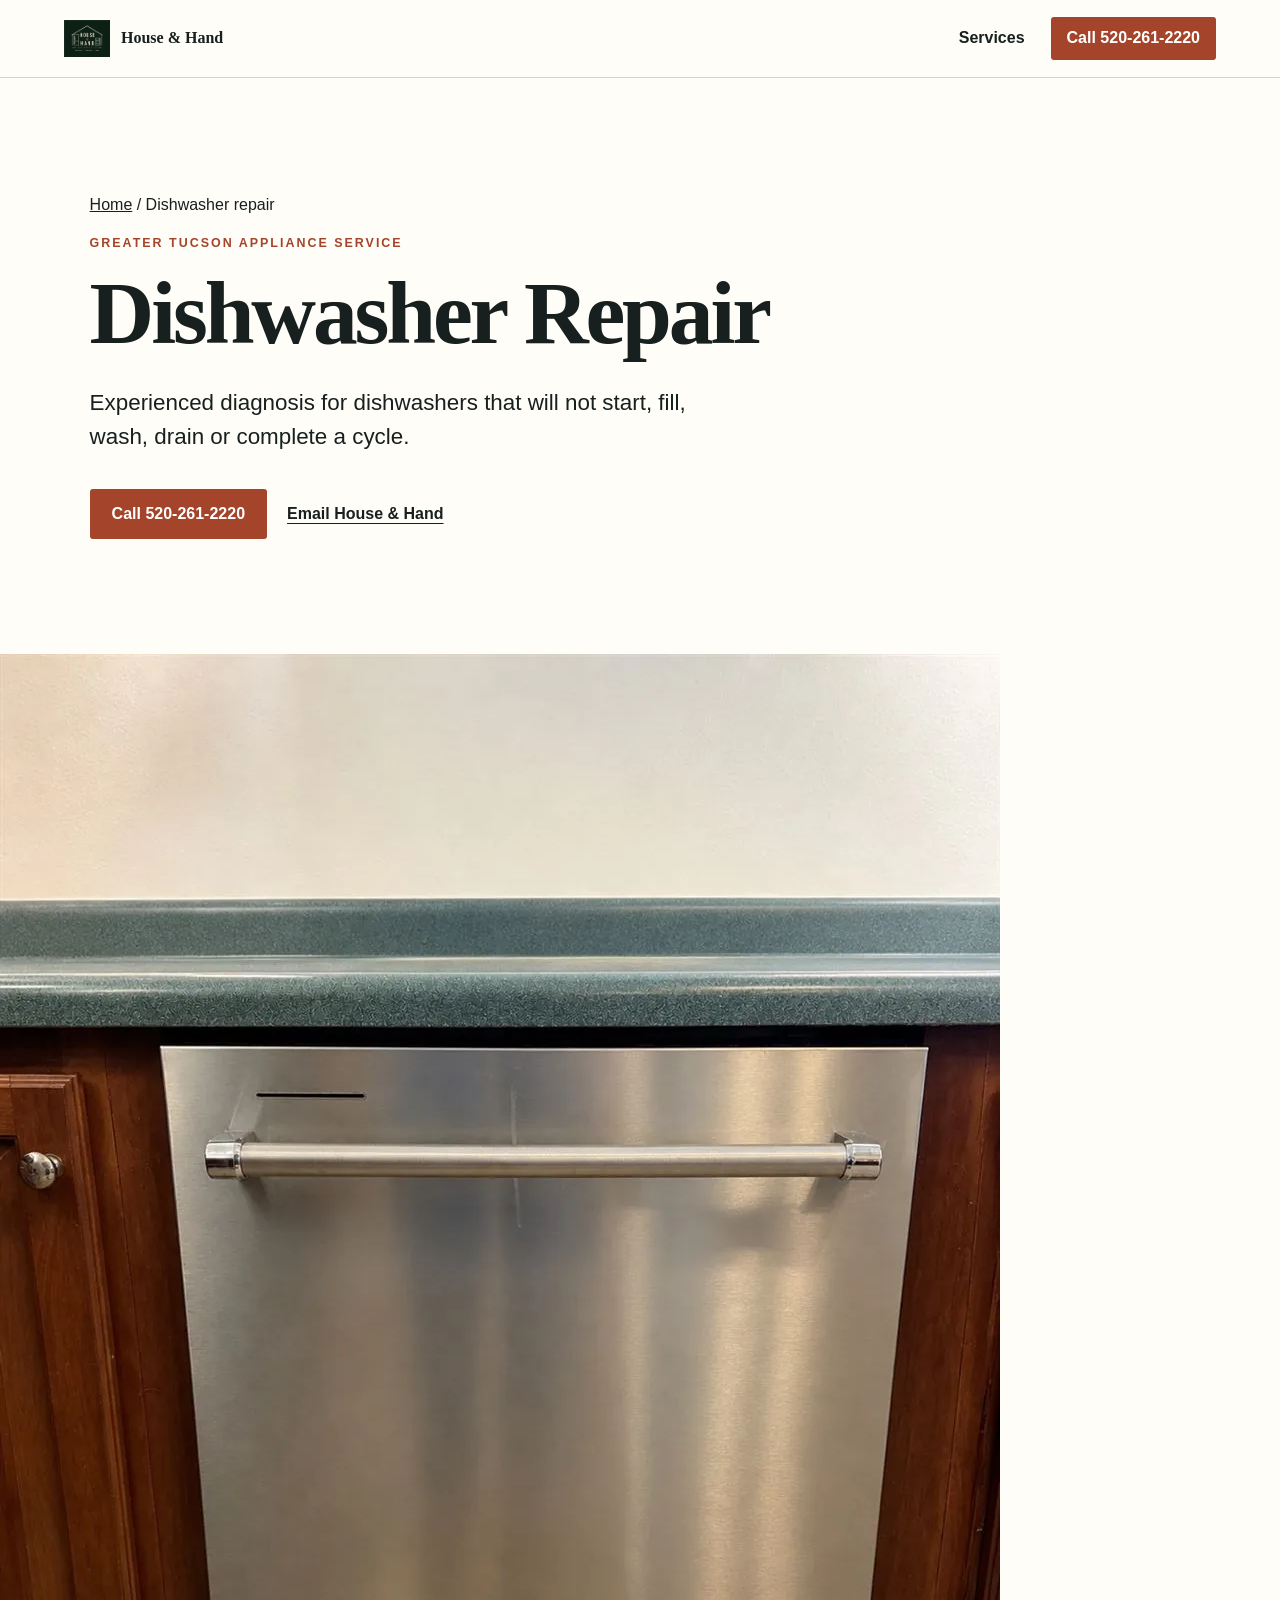
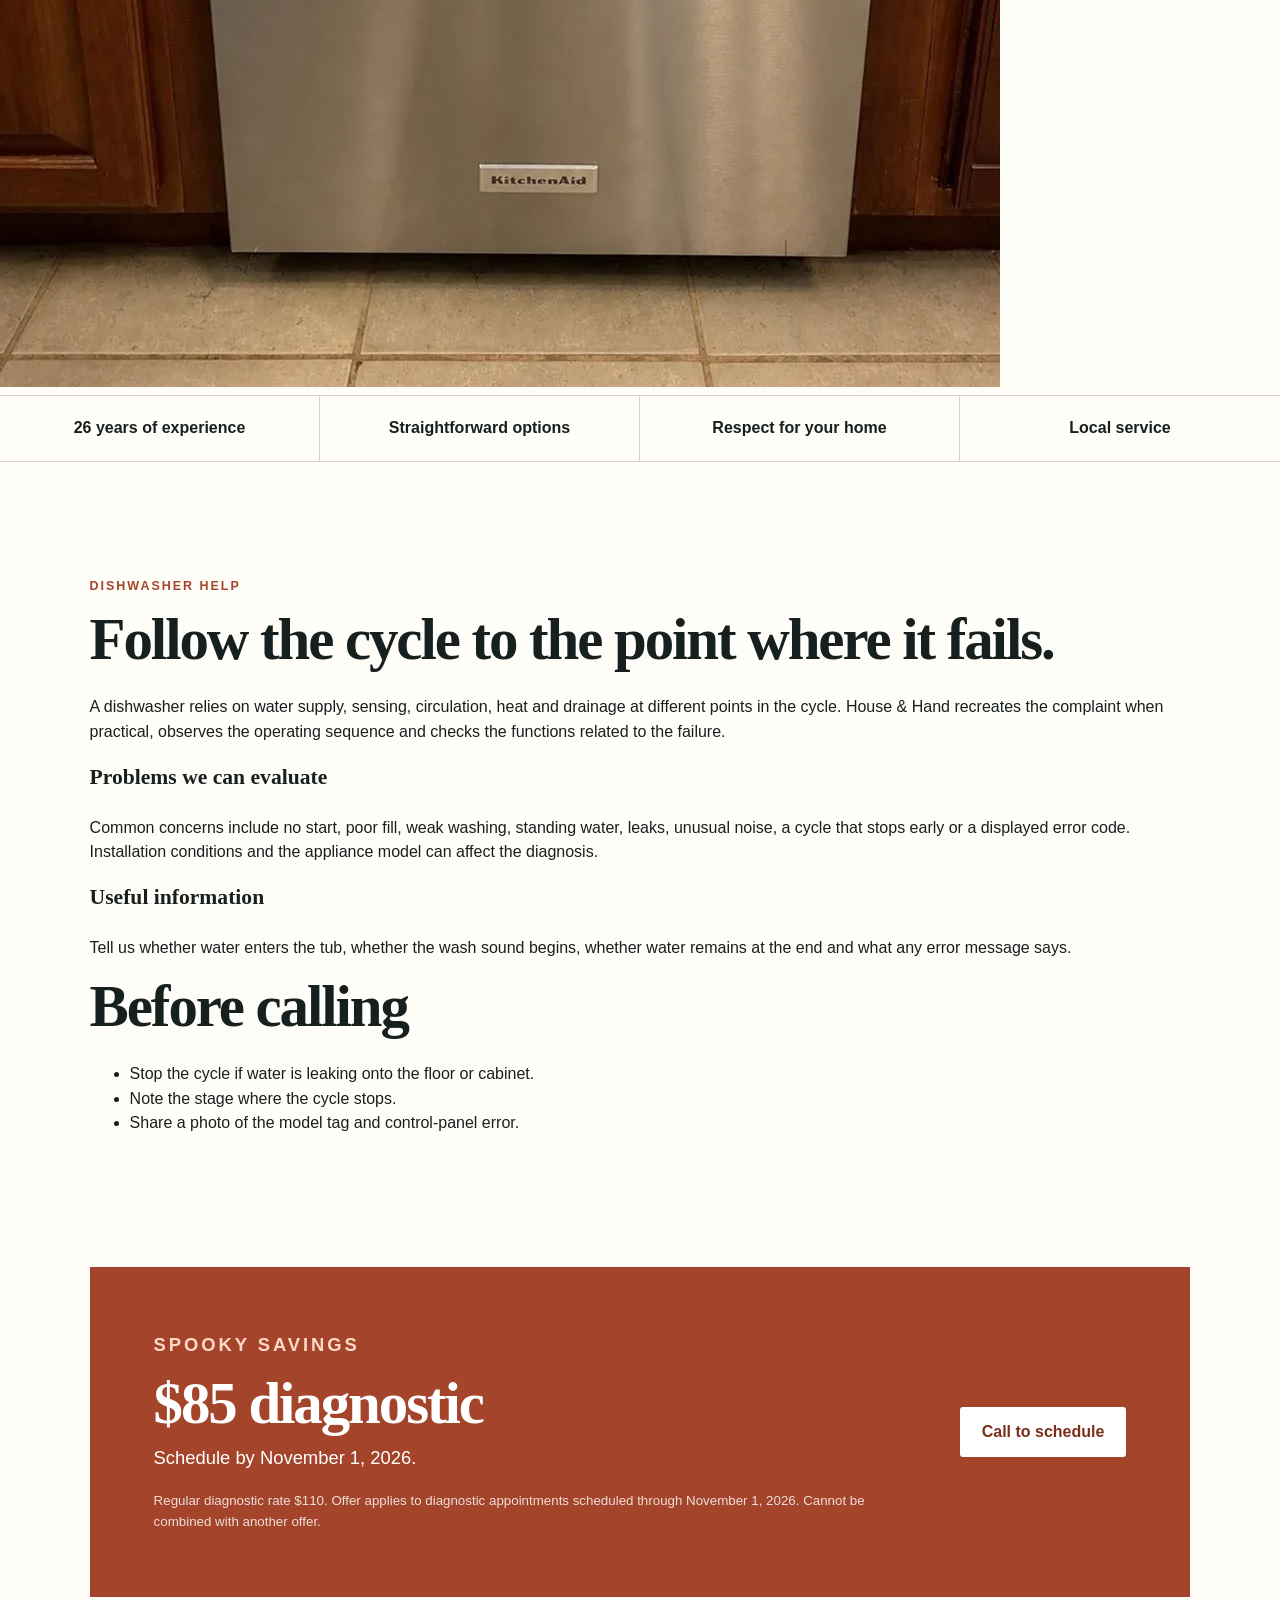
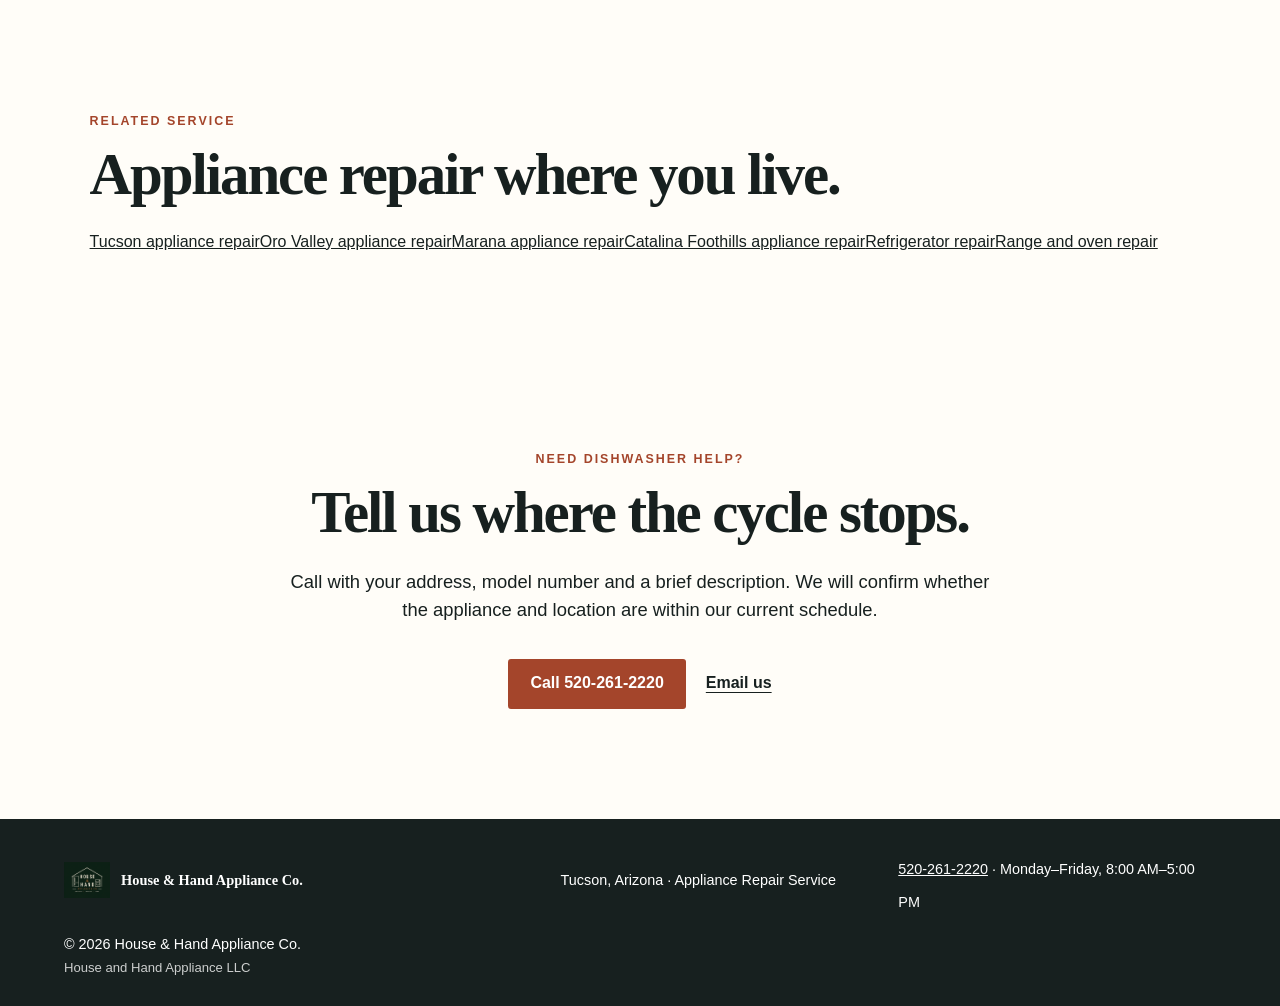
==== services/dishwasher-repair/index.html @ 92990420 "Add dishwasher repair page" ====
<!doctype html>
<html lang="en"><head><meta charset="utf-8"><meta name="viewport" content="width=device-width,initial-scale=1"><title>Dishwasher Repair in Tucson | House &amp; Hand</title><meta name="description" content="Local dishwasher repair for Tucson, Oro Valley, Marana and Catalina Foothills. Call House & Hand Appliance Co. at 520-261-2220."><link rel="canonical" href="https://houseandhand.github.io/house-and-hand-website/services/dishwasher-repair/"><meta property="og:title" content="Dishwasher Repair | House &amp; Hand Appliance Co."><meta property="og:description" content="Experienced dishwasher diagnosis and repair across greater Tucson."><meta property="og:type" content="website"><meta property="og:url" content="https://houseandhand.github.io/house-and-hand-website/services/dishwasher-repair/"><meta property="og:image" content="https://houseandhand.github.io/house-and-hand-website/assets/og.jpg"><link rel="stylesheet" href="../../styles.css"><script type="application/ld+json">{"@context":"https://schema.org","@type":"Service","name":"Dishwasher Repair","serviceType":"Dishwasher repair","url":"https://houseandhand.github.io/house-and-hand-website/services/dishwasher-repair/","areaServed":["Tucson, Arizona","Oro Valley, Arizona","Marana, Arizona","Catalina Foothills, Arizona"],"provider":{"@type":"LocalBusiness","name":"House & Hand Appliance Co.","legalName":"House and Hand Appliance LLC","telephone":"+1-520-261-2220","url":"https://houseandhand.github.io/house-and-hand-website/"}}</script><script src="../../analytics.js" defer></script></head>
<body><main><nav class="nav"><a class="brand" href="../../" aria-label="House &amp; Hand home"><img src="../../assets/house-hand-logo.webp?v=20260923" alt="" width="420" height="336"><span>House &amp; Hand</span></a><a class="nav-link" href="../../#service">Services</a><a class="button button-small" href="tel:+15202612220">Call 520-261-2220</a></nav>
<section class="subpage-hero"><div class="hero-copy"><p class="breadcrumbs"><a href="../../">Home</a> / Dishwasher repair</p><p class="eyebrow">Greater Tucson appliance service</p><h1>Dishwasher Repair</h1><p class="lead">Experienced diagnosis for dishwashers that will not start, fill, wash, drain or complete a cycle.</p><div class="actions"><a class="button" href="tel:+15202612220">Call 520-261-2220</a><a class="text-link" href="mailto:houseandhand520@gmail.com">Email House &amp; Hand</a></div></div><div class="subpage-mark"><img src="../../assets/service/dishwasher.webp" alt="Built-in dishwasher in a home kitchen" width="1000" height="1333" fetchpriority="high"></div></section>
<section class="trust-strip"><span>26 years of experience</span><span>Straightforward options</span><span>Respect for your home</span><span>Local service</span></section>
<section class="section content-grid"><div class="content-copy"><p class="eyebrow">Dishwasher help</p><h2>Follow the cycle to the point where it fails.</h2><p>A dishwasher relies on water supply, sensing, circulation, heat and drainage at different points in the cycle. House &amp; Hand recreates the complaint when practical, observes the operating sequence and checks the functions related to the failure.</p><h3>Problems we can evaluate</h3><p>Common concerns include no start, poor fill, weak washing, standing water, leaks, unusual noise, a cycle that stops early or a displayed error code. Installation conditions and the appliance model can affect the diagnosis.</p><h3>Useful information</h3><p>Tell us whether water enters the tub, whether the wash sound begins, whether water remains at the end and what any error message says.</p></div><aside class="fact-panel"><h2>Before calling</h2><ul><li>Stop the cycle if water is leaking onto the floor or cabinet.</li><li>Note the stage where the cycle stops.</li><li>Share a photo of the model tag and control-panel error.</li></ul></aside></section>
<section class="offer"><div><p class="eyebrow">Spooky savings</p><h2>$85 diagnostic</h2><p>Schedule by November 1, 2026.</p><small>Regular diagnostic rate $110. Offer applies to diagnostic appointments scheduled through November 1, 2026. Cannot be combined with another offer.</small></div><a class="button button-light" href="tel:+15202612220">Call to schedule</a></section>
<section class="section"><p class="eyebrow">Related service</p><h2>Appliance repair where you live.</h2><div class="link-grid"><a href="../../service-areas/tucson-appliance-repair/">Tucson appliance repair</a><a href="../../service-areas/oro-valley-appliance-repair/">Oro Valley appliance repair</a><a href="../../service-areas/marana-appliance-repair/">Marana appliance repair</a><a href="../../service-areas/catalina-foothills-appliance-repair/">Catalina Foothills appliance repair</a><a href="../refrigerator-repair/">Refrigerator repair</a><a href="../range-oven-repair/">Range and oven repair</a></div></section>
<section class="cta"><p class="eyebrow">Need dishwasher help?</p><h2>Tell us where the cycle stops.</h2><p>Call with your address, model number and a brief description. We will confirm whether the appliance and location are within our current schedule.</p><div class="actions actions-center"><a class="button" href="tel:+15202612220">Call 520-261-2220</a><a class="text-link" href="mailto:houseandhand520@gmail.com">Email us</a></div></section>
<footer><div class="brand footer-brand"><img src="../../assets/house-hand-logo.webp?v=20260923" alt="" width="420" height="336" loading="lazy" decoding="async"><span>House &amp; Hand Appliance Co.</span></div><p>Tucson, Arizona · Appliance Repair Service</p><p><a href="tel:+15202612220">520-261-2220</a> · Monday–Friday, 8:00 AM–5:00 PM</p><p>© 2026 House &amp; Hand Appliance Co.<br><span class="legal-name">House and Hand Appliance LLC</span></p></footer></main></body></html>
---- styles.css ----
:root { --ink:#17201f; --cream:#f6f0e5; --paper:#fffdf8; --rust:#a4452b; --rust-dark:#7d2f1d; --sage:#567068; --line:#d9d1c4; }
* { box-sizing:border-box; }
html { scroll-behavior:smooth; }
body { margin:0; background:var(--paper); color:var(--ink); font-family:Arial,Helvetica,sans-serif; line-height:1.55; }
a { color:inherit; }
.nav { min-height:78px; display:flex; align-items:center; gap:26px; padding:12px clamp(20px,5vw,72px); border-bottom:1px solid var(--line); }
.brand { display:flex; align-items:center; gap:11px; text-decoration:none; font-family:Georgia,serif; font-weight:700; margin-right:auto; }
.brand img { width:46px; height:46px; object-fit:contain; }
.nav-link { text-decoration:none; font-weight:700; }
.button { display:inline-flex; align-items:center; justify-content:center; min-height:50px; padding:12px 22px; background:var(--rust); color:white; text-decoration:none; font-weight:700; border-radius:3px; transition:background .2s ease,transform .2s ease; }
.button:hover { background:var(--rust-dark); transform:translateY(-1px); }
.button-small { min-height:42px; padding:9px 16px; }
.hero { min-height:640px; display:grid; grid-template-columns:minmax(0,1.1fr) minmax(320px,.9fr); background:var(--cream); }
.hero-copy { padding:clamp(64px,9vw,128px) clamp(24px,7vw,104px); align-self:center; }
.eyebrow { margin:0 0 14px; color:var(--rust); text-transform:uppercase; letter-spacing:.16em; font-size:.78rem; font-weight:800; }
h1,h2,h3,p { margin-top:0; }
h1,h2 { font-family:Georgia,'Times New Roman',serif; line-height:1.03; letter-spacing:-.035em; }
h1 { font-size:clamp(3.25rem,7vw,6.4rem); margin-bottom:26px; max-width:850px; }
h2 { font-size:clamp(2.4rem,4.6vw,4.6rem); margin-bottom:24px; }
h3 { font-family:Georgia,serif; font-size:1.35rem; }
.lead { font-size:clamp(1.15rem,2vw,1.4rem); max-width:650px; }
.actions { display:flex; gap:20px; align-items:center; flex-wrap:wrap; margin-top:34px; }
.text-link { font-weight:700; text-underline-offset:4px; }
.nav-link,.text-link,footer a { display:inline-flex; align-items:center; min-height:44px; }
.availability { margin:30px 0 0; max-width:620px; color:var(--sage); font-weight:700; }
.hero-mark { background:var(--sage); color:white; display:flex; flex-direction:column; align-items:center; justify-content:center; padding:48px; }
.hero-mark>img { width:min(330px,75%); height:auto; filter:drop-shadow(0 18px 28px rgba(0,0,0,.18)); }
.experience { margin-top:34px; display:flex; align-items:center; gap:14px; border-top:1px solid rgba(255,255,255,.45); padding-top:22px; }
.experience strong { font-family:Georgia,serif; font-size:3.3rem; line-height:1; }
.experience span { max-width:130px; line-height:1.2; }
.trust-strip { display:grid; grid-template-columns:repeat(4,1fr); border-top:1px solid var(--line); border-bottom:1px solid var(--line); }
.trust-strip span { padding:20px; text-align:center; font-weight:700; border-right:1px solid var(--line); }
.trust-strip span:last-child { border-right:0; }
.section { padding:clamp(72px,9vw,130px) clamp(24px,7vw,104px); }
.section-intro { max-width:850px; }
.section-intro>p:last-child,.story-copy { font-size:1.12rem; color:#34413f; }
.appliance-grid { display:grid; grid-template-columns:repeat(3,1fr); margin-top:58px; border-top:1px solid var(--line); border-left:1px solid var(--line); }
.appliance { min-height:310px; position:relative; overflow:hidden; border-right:1px solid var(--line); border-bottom:1px solid var(--line); background:var(--cream); }
.appliance>img { width:100%; height:230px; display:block; object-fit:cover; filter:saturate(.78) contrast(.94); transition:transform .35s ease,filter .35s ease; }
.appliance:hover>img { transform:scale(1.025); filter:saturate(.92) contrast(.98); }
.appliance-label { display:flex; align-items:baseline; gap:18px; padding:22px 24px 25px; background:#fff; }
.appliance span { color:var(--rust); font-size:.8rem; font-weight:800; }
.appliance h3 { margin:0; }
.brands { margin-top:48px; padding:32px 0 0; border-top:1px solid var(--line); text-align:center; }
.brand-list { max-width:980px; margin:18px auto 12px; color:var(--ink); font-family:var(--font-serif); font-size:clamp(1.2rem,2.1vw,1.65rem); line-height:1.8; }
.brand-list i { padding:0 .25em; color:var(--rust); font-style:normal; }
.brand-note { margin:0; color:#5b6765; font-size:.92rem; }
.split { display:grid; grid-template-columns:.9fr 1.1fr; gap:9vw; background:var(--cream); }
.steps { list-style:none; padding:0; margin:0; }
.steps li { display:grid; grid-template-columns:minmax(170px,.55fr) 1fr; gap:24px; padding:24px 0; border-top:1px solid var(--line); }
.steps li:last-child { border-bottom:1px solid var(--line); }
.steps span { color:#44514f; }
.offer { margin:0 clamp(24px,7vw,104px); padding:clamp(36px,5vw,70px); display:flex; justify-content:space-between; align-items:center; gap:40px; background:var(--rust); color:white; }
.offer .eyebrow { color:#ffd8c8; }
.offer h2 { margin-bottom:10px; }
.offer p { font-size:1.15rem; }
.offer small { display:block; max-width:760px; opacity:.82; }
.button-light { background:white; color:var(--rust-dark); flex:0 0 auto; }
.button-light:hover { background:var(--cream); }
.testimonials { background:var(--cream); }
.testimonial-grid { display:grid; grid-template-columns:repeat(3,minmax(0,1fr)); gap:22px; margin-top:50px; }
.testimonial-card { display:flex; flex-direction:column; min-height:310px; margin:0; padding:34px; background:var(--paper); border:1px solid var(--line); border-top:4px solid var(--rust); box-shadow:0 12px 30px rgba(23,32,31,.06); }
.review-stars { color:var(--rust); font-size:1.15rem; letter-spacing:.14em; }
.testimonial-card blockquote { margin:26px 0 30px; }
.testimonial-card blockquote p { margin:0; font-family:Georgia,'Times New Roman',serif; font-size:clamp(1.22rem,1.7vw,1.48rem); line-height:1.42; }
.testimonial-card figcaption { display:flex; flex-direction:column; gap:2px; margin-top:auto; padding-top:20px; border-top:1px solid var(--line); }
.testimonial-card figcaption span { color:var(--sage); font-size:.85rem; font-weight:700; text-transform:uppercase; letter-spacing:.1em; }
.reviews-link { margin:34px 0 0; }
.story { display:grid; grid-template-columns:1fr 1fr; gap:9vw; }
.story-copy p { margin-bottom:24px; }
.cta { text-align:center; max-width:920px; margin:0 auto; padding:80px 24px 110px; }
.cta>p:not(.eyebrow) { font-size:1.15rem; max-width:700px; margin-left:auto; margin-right:auto; }
.actions-center { justify-content:center; }
footer { display:grid; grid-template-columns:1.5fr 1fr 1fr; gap:20px; align-items:center; padding:28px clamp(20px,5vw,72px); background:var(--ink); color:white; font-size:.9rem; }
footer p { margin:0; }
.footer-brand { margin:0; }
.legal-name { opacity:.78; font-size:.82rem; }
@media (max-width:800px) { .nav-link{display:none}.hero{grid-template-columns:1fr}.hero-mark{min-height:420px}.trust-strip{grid-template-columns:1fr 1fr}.trust-strip span:nth-child(2){border-right:0}.appliance-grid{grid-template-columns:1fr 1fr}.split,.story{grid-template-columns:1fr;gap:36px}.offer{align-items:flex-start;flex-direction:column}.testimonial-grid{grid-template-columns:1fr}.testimonial-card{min-height:0}footer{grid-template-columns:1fr;text-align:center}.footer-brand{justify-content:center} }
@media (max-width:520px) { .nav{gap:10px}.brand span{display:none}.button-small{font-size:.9rem}.hero-copy{padding-top:58px;padding-bottom:64px}h1{font-size:3.25rem}.hero-mark{min-height:340px}.trust-strip,.appliance-grid{grid-template-columns:1fr}.trust-strip span{border-right:0}.appliance{min-height:0}.appliance>img{height:220px}.steps li{grid-template-columns:1fr;gap:4px}.offer{margin:0}.testimonial-card{padding:28px} }
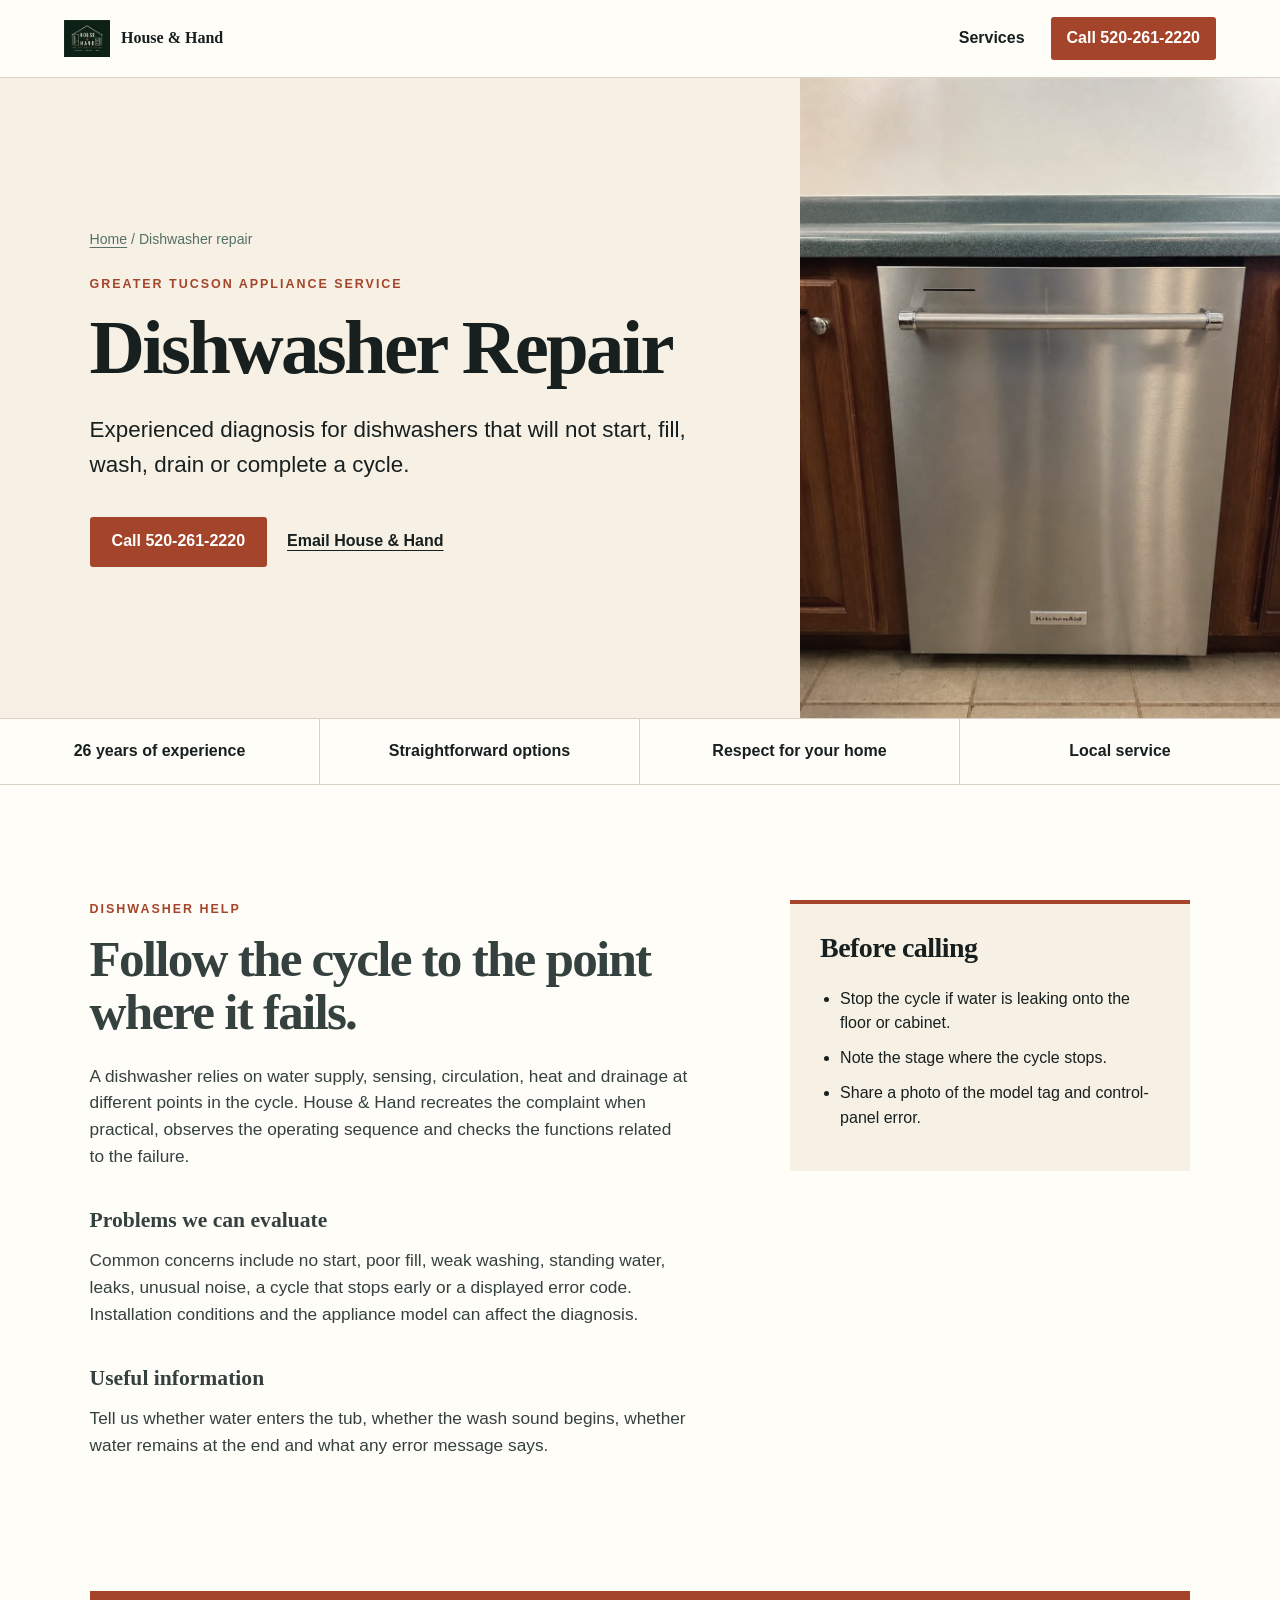
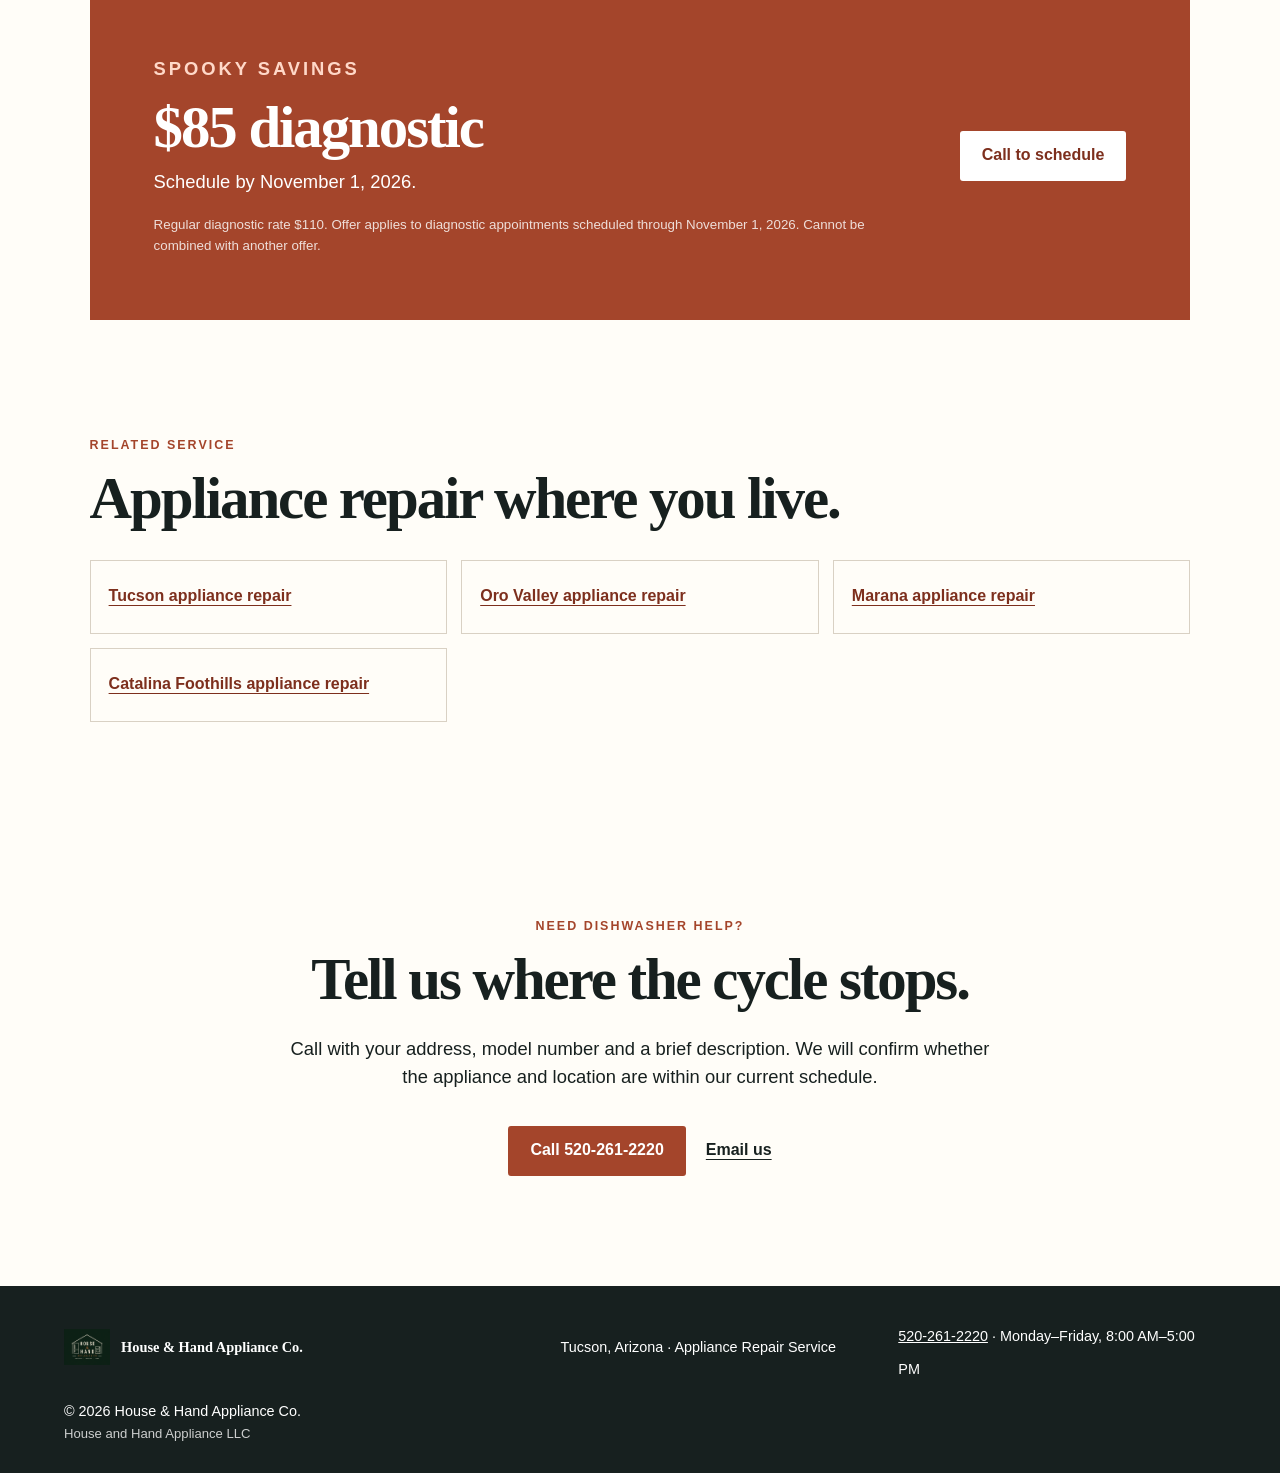
==== commit 6c329942: "Keep service area grids location-focused" ====
--- a/services/dishwasher-repair/index.html
+++ b/services/dishwasher-repair/index.html
@@ -5,6 +5,6 @@
 <section class="trust-strip"><span>26 years of experience</span><span>Straightforward options</span><span>Respect for your home</span><span>Local service</span></section>
 <section class="section content-grid"><div class="content-copy"><p class="eyebrow">Dishwasher help</p><h2>Follow the cycle to the point where it fails.</h2><p>A dishwasher relies on water supply, sensing, circulation, heat and drainage at different points in the cycle. House &amp; Hand recreates the complaint when practical, observes the operating sequence and checks the functions related to the failure.</p><h3>Problems we can evaluate</h3><p>Common concerns include no start, poor fill, weak washing, standing water, leaks, unusual noise, a cycle that stops early or a displayed error code. Installation conditions and the appliance model can affect the diagnosis.</p><h3>Useful information</h3><p>Tell us whether water enters the tub, whether the wash sound begins, whether water remains at the end and what any error message says.</p></div><aside class="fact-panel"><h2>Before calling</h2><ul><li>Stop the cycle if water is leaking onto the floor or cabinet.</li><li>Note the stage where the cycle stops.</li><li>Share a photo of the model tag and control-panel error.</li></ul></aside></section>
 <section class="offer"><div><p class="eyebrow">Spooky savings</p><h2>$85 diagnostic</h2><p>Schedule by November 1, 2026.</p><small>Regular diagnostic rate $110. Offer applies to diagnostic appointments scheduled through November 1, 2026. Cannot be combined with another offer.</small></div><a class="button button-light" href="tel:+15202612220">Call to schedule</a></section>
-<section class="section"><p class="eyebrow">Related service</p><h2>Appliance repair where you live.</h2><div class="link-grid"><a href="../../service-areas/tucson-appliance-repair/">Tucson appliance repair</a><a href="../../service-areas/oro-valley-appliance-repair/">Oro Valley appliance repair</a><a href="../../service-areas/marana-appliance-repair/">Marana appliance repair</a><a href="../../service-areas/catalina-foothills-appliance-repair/">Catalina Foothills appliance repair</a><a href="../refrigerator-repair/">Refrigerator repair</a><a href="../range-oven-repair/">Range and oven repair</a></div></section>
+<section class="section"><p class="eyebrow">Related service</p><h2>Appliance repair where you live.</h2><div class="link-grid"><a href="../../service-areas/tucson-appliance-repair/">Tucson appliance repair</a><a href="../../service-areas/oro-valley-appliance-repair/">Oro Valley appliance repair</a><a href="../../service-areas/marana-appliance-repair/">Marana appliance repair</a><a href="../../service-areas/catalina-foothills-appliance-repair/">Catalina Foothills appliance repair</a></div></section>
 <section class="cta"><p class="eyebrow">Need dishwasher help?</p><h2>Tell us where the cycle stops.</h2><p>Call with your address, model number and a brief description. We will confirm whether the appliance and location are within our current schedule.</p><div class="actions actions-center"><a class="button" href="tel:+15202612220">Call 520-261-2220</a><a class="text-link" href="mailto:houseandhand520@gmail.com">Email us</a></div></section>
 <footer><div class="brand footer-brand"><img src="../../assets/house-hand-logo.webp?v=20260923" alt="" width="420" height="336" loading="lazy" decoding="async"><span>House &amp; Hand Appliance Co.</span></div><p>Tucson, Arizona · Appliance Repair Service</p><p><a href="tel:+15202612220">520-261-2220</a> · Monday–Friday, 8:00 AM–5:00 PM</p><p>© 2026 House &amp; Hand Appliance Co.<br><span class="legal-name">House and Hand Appliance LLC</span></p></footer></main></body></html>
--- a/styles.css
+++ b/styles.css
@@ -20,11 +20,11 @@
 h3 { font-family:Georgia,serif; font-size:1.35rem; }
 .lead { font-size:clamp(1.15rem,2vw,1.4rem); max-width:650px; }
 .actions { display:flex; gap:20px; align-items:center; flex-wrap:wrap; margin-top:34px; }
-.text-link { font-weight:700; text-underline-offset:4px; }
-.nav-link,.text-link,footer a { display:inline-flex; align-items:center; min-height:44px; }
+.text-link { font-weight:700; text-underline-offset:4px; }
+.nav-link,.text-link,footer a { display:inline-flex; align-items:center; min-height:44px; }
 .availability { margin:30px 0 0; max-width:620px; color:var(--sage); font-weight:700; }
 .hero-mark { background:var(--sage); color:white; display:flex; flex-direction:column; align-items:center; justify-content:center; padding:48px; }
-.hero-mark>img { width:min(330px,75%); height:auto; filter:drop-shadow(0 18px 28px rgba(0,0,0,.18)); }
+.hero-mark>img { width:min(330px,75%); height:auto; filter:drop-shadow(0 18px 28px rgba(0,0,0,.18)); }
 .experience { margin-top:34px; display:flex; align-items:center; gap:14px; border-top:1px solid rgba(255,255,255,.45); padding-top:22px; }
 .experience strong { font-family:Georgia,serif; font-size:3.3rem; line-height:1; }
 .experience span { max-width:130px; line-height:1.2; }
@@ -35,7 +35,7 @@
 .section-intro { max-width:850px; }
 .section-intro>p:last-child,.story-copy { font-size:1.12rem; color:#34413f; }
 .appliance-grid { display:grid; grid-template-columns:repeat(3,1fr); margin-top:58px; border-top:1px solid var(--line); border-left:1px solid var(--line); }
-.appliance { min-height:310px; position:relative; overflow:hidden; border-right:1px solid var(--line); border-bottom:1px solid var(--line); background:var(--cream); }
+.appliance { min-height:310px; position:relative; overflow:hidden; border-right:1px solid var(--line); border-bottom:1px solid var(--line); background:var(--cream); color:inherit; text-decoration:none; }
 .appliance>img { width:100%; height:230px; display:block; object-fit:cover; filter:saturate(.78) contrast(.94); transition:transform .35s ease,filter .35s ease; }
 .appliance:hover>img { transform:scale(1.025); filter:saturate(.92) contrast(.98); }
 .appliance-label { display:flex; align-items:baseline; gap:18px; padding:22px 24px 25px; background:#fff; }
@@ -45,6 +45,26 @@
 .brand-list { max-width:980px; margin:18px auto 12px; color:var(--ink); font-family:var(--font-serif); font-size:clamp(1.2rem,2.1vw,1.65rem); line-height:1.8; }
 .brand-list i { padding:0 .25em; color:var(--rust); font-style:normal; }
 .brand-note { margin:0; color:#5b6765; font-size:.92rem; }
+.area-links { display:flex; flex-wrap:wrap; gap:12px; margin-top:32px; }
+.area-links a { min-height:44px; display:inline-flex; align-items:center; padding:9px 14px; border:1px solid var(--line); border-radius:3px; color:var(--rust-dark); font-weight:700; text-underline-offset:3px; }
+.subpage-hero { min-height:460px; display:grid; grid-template-columns:minmax(0,1.25fr) minmax(280px,.75fr); background:var(--cream); }
+.subpage-hero>* { min-width:0; }
+.subpage-hero .hero-copy { padding-top:80px; padding-bottom:80px; }
+.subpage-hero h1 { font-size:clamp(3rem,6vw,5.4rem); overflow-wrap:anywhere; }
+.subpage-mark { min-height:360px; background:var(--sage); overflow:hidden; }
+.subpage-mark img { width:100%; height:100%; display:block; object-fit:cover; filter:saturate(.78) contrast(.94); }
+.content-grid { display:grid; grid-template-columns:minmax(0,1.2fr) minmax(260px,.8fr); gap:clamp(42px,8vw,100px); align-items:start; }
+.content-grid h2 { font-size:clamp(2.2rem,4vw,3.8rem); }
+.content-copy { font-size:1.08rem; color:#34413f; }
+.content-copy h3 { margin-top:34px; margin-bottom:10px; }
+.fact-panel { padding:30px; background:var(--cream); border-top:4px solid var(--rust); }
+.fact-panel h2 { font-size:1.75rem; letter-spacing:-.02em; }
+.fact-panel ul { margin:0; padding-left:20px; }
+.fact-panel li { margin:10px 0; }
+.link-grid { display:grid; grid-template-columns:repeat(3,minmax(0,1fr)); gap:14px; margin-top:30px; }
+.link-grid a { display:flex; min-height:74px; align-items:center; padding:18px; border:1px solid var(--line); color:var(--rust-dark); font-weight:700; text-underline-offset:4px; }
+.breadcrumbs { margin:0 0 24px; font-size:.88rem; color:var(--sage); }
+.breadcrumbs a { text-underline-offset:3px; }
 .split { display:grid; grid-template-columns:.9fr 1.1fr; gap:9vw; background:var(--cream); }
 .steps { list-style:none; padding:0; margin:0; }
 .steps li { display:grid; grid-template-columns:minmax(170px,.55fr) 1fr; gap:24px; padding:24px 0; border-top:1px solid var(--line); }
@@ -73,7 +93,7 @@
 .actions-center { justify-content:center; }
 footer { display:grid; grid-template-columns:1.5fr 1fr 1fr; gap:20px; align-items:center; padding:28px clamp(20px,5vw,72px); background:var(--ink); color:white; font-size:.9rem; }
 footer p { margin:0; }
-.footer-brand { margin:0; }
-.legal-name { opacity:.78; font-size:.82rem; }
-@media (max-width:800px) { .nav-link{display:none}.hero{grid-template-columns:1fr}.hero-mark{min-height:420px}.trust-strip{grid-template-columns:1fr 1fr}.trust-strip span:nth-child(2){border-right:0}.appliance-grid{grid-template-columns:1fr 1fr}.split,.story{grid-template-columns:1fr;gap:36px}.offer{align-items:flex-start;flex-direction:column}.testimonial-grid{grid-template-columns:1fr}.testimonial-card{min-height:0}footer{grid-template-columns:1fr;text-align:center}.footer-brand{justify-content:center} }
-@media (max-width:520px) { .nav{gap:10px}.brand span{display:none}.button-small{font-size:.9rem}.hero-copy{padding-top:58px;padding-bottom:64px}h1{font-size:3.25rem}.hero-mark{min-height:340px}.trust-strip,.appliance-grid{grid-template-columns:1fr}.trust-strip span{border-right:0}.appliance{min-height:0}.appliance>img{height:220px}.steps li{grid-template-columns:1fr;gap:4px}.offer{margin:0}.testimonial-card{padding:28px} }
+.footer-brand { margin:0; }
+.legal-name { opacity:.78; font-size:.82rem; }
+@media (max-width:800px) { .nav-link{display:none}.hero,.subpage-hero{grid-template-columns:1fr}.hero-mark{min-height:420px}.subpage-mark{min-height:300px}.trust-strip{grid-template-columns:1fr 1fr}.trust-strip span:nth-child(2){border-right:0}.appliance-grid{grid-template-columns:1fr 1fr}.split,.story,.content-grid{grid-template-columns:1fr;gap:36px}.link-grid{grid-template-columns:1fr 1fr}.offer{align-items:flex-start;flex-direction:column}.testimonial-grid{grid-template-columns:1fr}.testimonial-card{min-height:0}footer{grid-template-columns:1fr;text-align:center}.footer-brand{justify-content:center} }
+@media (max-width:520px) { .nav{gap:10px}.brand span{display:none}.button-small{font-size:.9rem}.hero-copy{padding-top:58px;padding-bottom:64px}h1{font-size:3.25rem}.hero-mark{min-height:340px}.subpage-mark{min-height:240px}.trust-strip,.appliance-grid,.link-grid{grid-template-columns:1fr}.trust-strip span{border-right:0}.appliance{min-height:0}.appliance>img{height:220px}.steps li{grid-template-columns:1fr;gap:4px}.offer{margin:0}.testimonial-card{padding:28px} }
